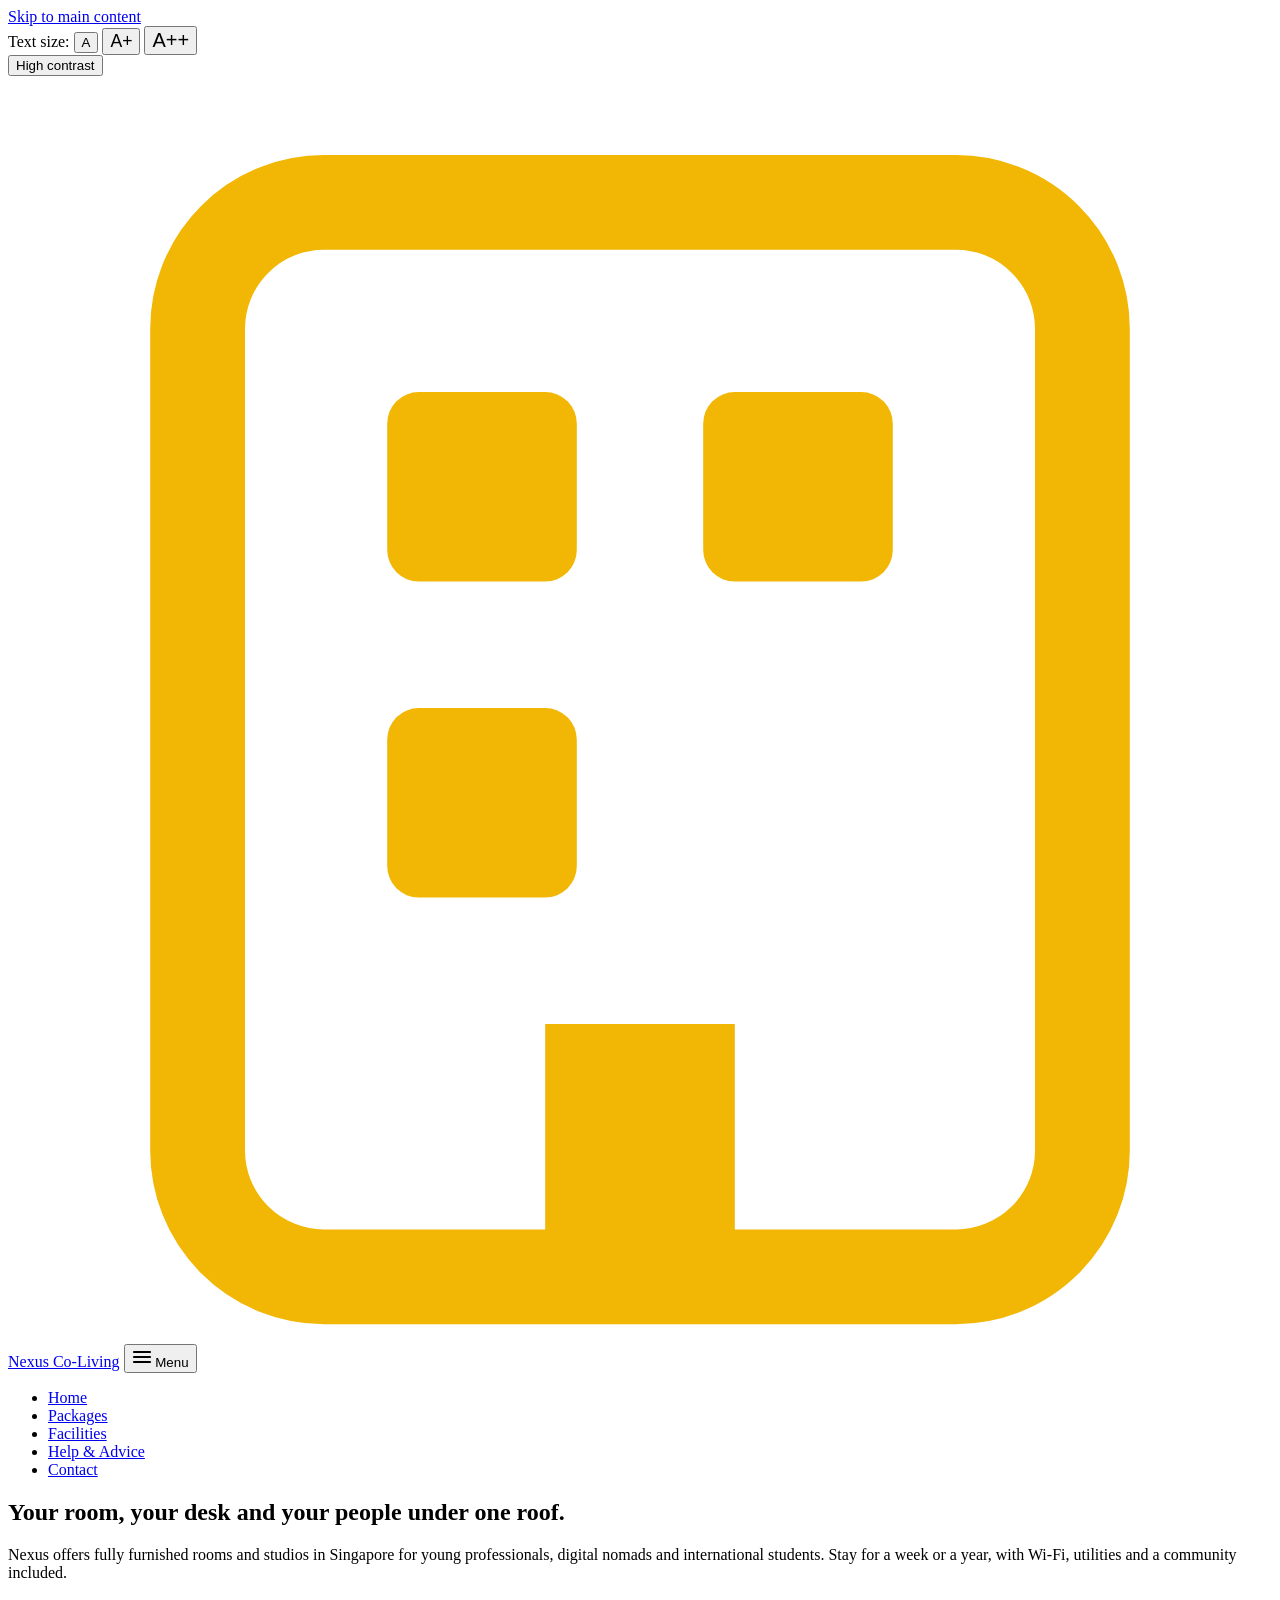
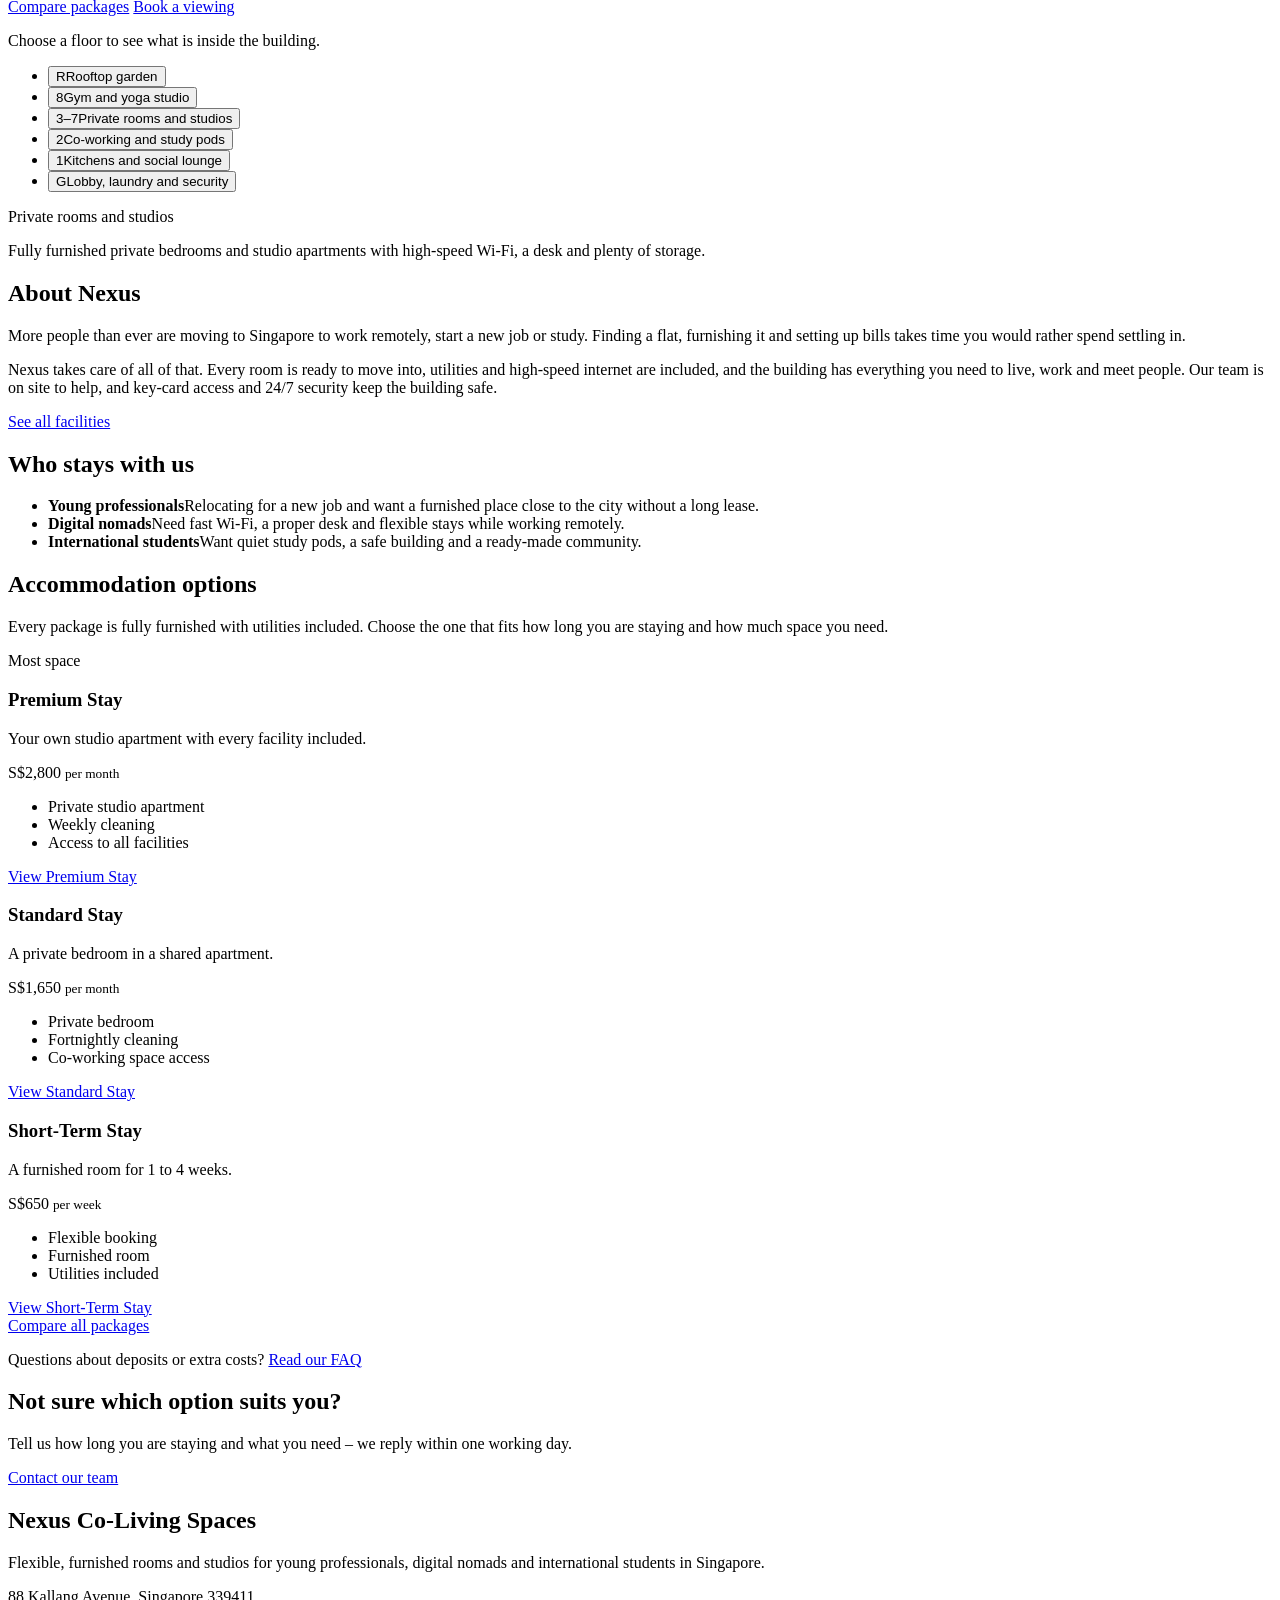
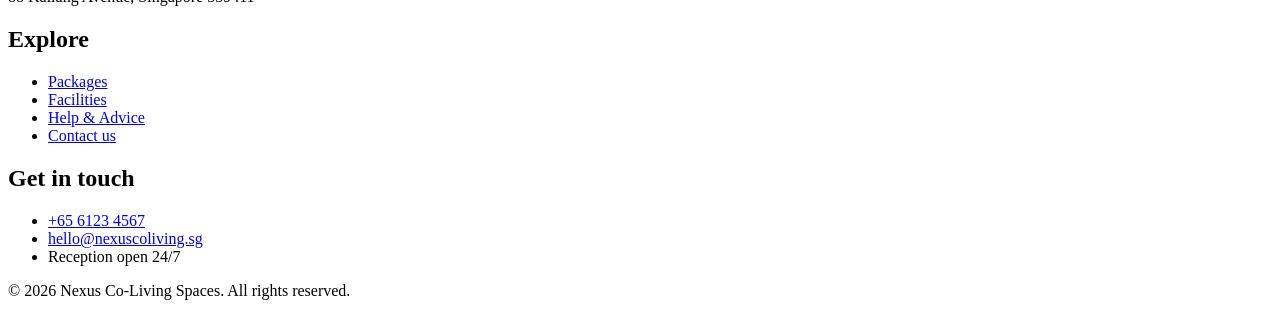
==== final/index.html @ 4883f62b "Add files via upload" ====
<!DOCTYPE html>
<html lang="en-SG">
<head>
  <meta charset="UTF-8">
  <meta name="viewport" content="width=device-width, initial-scale=1.0">
  <title>Nexus Co-Living Spaces | Furnished rooms and studios in Singapore</title>
  <meta name="description" content="Fully furnished private rooms and studio apartments in Singapore with co-working space, a gym, rooftop garden and community events.">
  <!-- Fonts are stored with the website (fonts folder) so no extra connection to Google is needed.
       The two fonts used first are preloaded so text appears quickly. -->
  <link rel="preload" href="fonts/atkinson-hyperlegible-400.woff2" as="font" type="font/woff2" crossorigin>
  <link rel="preload" href="fonts/bricolage-grotesque-800.woff2" as="font" type="font/woff2" crossorigin>
  <link rel="icon" href="favicon.svg" type="image/svg+xml">
  <link rel="stylesheet" href="css/style.css">
</head>
<body>
  <a class="skip-link" href="#main">Skip to main content</a>

  <!-- Accessibility toolbar: text size and high contrast -->
  <div class="a11y-bar" role="region" aria-label="Accessibility settings">
    <div class="container">
      <div class="a11y-group" role="group" aria-label="Text size">
        <span>Text size:</span>
        <button type="button" data-text-size="normal" aria-pressed="true">A</button>
        <button type="button" data-text-size="large" aria-pressed="false" style="font-size:1.1em">A+</button>
        <button type="button" data-text-size="larger" aria-pressed="false" style="font-size:1.25em">A++</button>
      </div>
      <button type="button" id="contrast-toggle" aria-pressed="false">High contrast</button>
    </div>
  </div>

  <header class="site-header">
    <div class="container">
      <a class="logo" href="index.html"><svg viewBox="0 0 40 40" aria-hidden="true" focusable="false"><rect x="6" y="4" width="28" height="34" rx="4" fill="none" stroke="#f2b705" stroke-width="3"/><rect x="12" y="10" width="6" height="6" rx="1" fill="#f2b705"/><rect x="22" y="10" width="6" height="6" rx="1" fill="#f2b705"/><rect x="12" y="20" width="6" height="6" rx="1" fill="#f2b705"/><rect x="22" y="20" width="6" height="6" rx="1" fill="#ffffff"/><rect x="17" y="30" width="6" height="8" fill="#f2b705"/></svg><span>Nexus Co-Living</span></a>
      <button class="nav-toggle" type="button" aria-expanded="false" aria-controls="main-nav">
        <svg width="20" height="20" viewBox="0 0 20 20" aria-hidden="true"><path d="M2 5h16M2 10h16M2 15h16" stroke="currentColor" stroke-width="2.2" stroke-linecap="round"/></svg>
        Menu
      </button>
      <nav id="main-nav" class="main-nav" aria-label="Main">
        <ul>
        <li><a href="index.html" aria-current="page">Home</a></li>
        <li><a href="packages.html">Packages</a></li>
        <li><a href="facilities.html">Facilities</a></li>
        <li><a href="help.html">Help &amp; Advice</a></li>
        <li><a href="contact.html">Contact</a></li>
        </ul>
      </nav>
    </div>
  </header>

  <main id="main">
    <section class="hero">
      <div class="container hero-grid">
        <div>
          <h1>Your room, your desk and your people under one roof.</h1>
          <p>Nexus offers fully furnished rooms and studios in Singapore for young professionals, digital nomads and international students. Stay for a week or a year, with Wi-Fi, utilities and a community included.</p>
          <div class="hero-actions">
            <a class="btn btn--sun" href="packages.html">Compare packages</a>
            <a class="btn btn--ghost" href="contact.html">Book a viewing</a>
          </div>
        </div>

        <!-- Interactive building: choose a floor to see what is on it -->
        <div class="building">
          <p class="building-caption" id="building-caption">Choose a floor to see what is inside the building.</p>
          <div class="roof-plants" aria-hidden="true"><span></span><span></span><span></span><span></span><span></span></div>
          <ul class="tower" aria-labelledby="building-caption">
            <li><button type="button" class="floor-btn" data-floor="roof" aria-pressed="false">
              <span class="floor-level" aria-hidden="true">R</span><span>Rooftop garden</span><span class="floor-windows" aria-hidden="true"><span></span><span></span><span></span><span></span></span>
            </button></li>
            <li><button type="button" class="floor-btn" data-floor="gym" aria-pressed="false">
              <span class="floor-level" aria-hidden="true">8</span><span>Gym and yoga studio</span><span class="floor-windows" aria-hidden="true"><span></span><span></span><span></span><span></span></span>
            </button></li>
            <li><button type="button" class="floor-btn" data-floor="rooms" aria-pressed="true">
              <span class="floor-level" aria-hidden="true">3–7</span><span>Private rooms and studios</span><span class="floor-windows" aria-hidden="true"><span></span><span></span><span></span><span></span></span>
            </button></li>
            <li><button type="button" class="floor-btn" data-floor="work" aria-pressed="false">
              <span class="floor-level" aria-hidden="true">2</span><span>Co-working and study pods</span><span class="floor-windows" aria-hidden="true"><span></span><span></span><span></span><span></span></span>
            </button></li>
            <li><button type="button" class="floor-btn" data-floor="lounge" aria-pressed="false">
              <span class="floor-level" aria-hidden="true">1</span><span>Kitchens and social lounge</span><span class="floor-windows" aria-hidden="true"><span></span><span></span><span></span><span></span></span>
            </button></li>
            <li><button type="button" class="floor-btn" data-floor="lobby" aria-pressed="false">
              <span class="floor-level" aria-hidden="true">G</span><span>Lobby, laundry and security</span><span class="floor-windows" aria-hidden="true"><span></span><span></span><span></span><span></span></span>
            </button></li>
          </ul>
          <div class="floor-info" id="floor-info" aria-live="polite">
            <p class="floor-title">Private rooms and studios</p>
            <p>Fully furnished private bedrooms and studio apartments with high-speed Wi-Fi, a desk and plenty of storage.</p>
          </div>
        </div>
      </div>
    </section>

    <section class="section" aria-labelledby="about-title">
      <div class="container split">
        <div>
          <h2 id="about-title">About Nexus</h2>
          <p class="lead">More people than ever are moving to Singapore to work remotely, start a new job or study. Finding a flat, furnishing it and setting up bills takes time you would rather spend settling in.</p>
          <p>Nexus takes care of all of that. Every room is ready to move into, utilities and high-speed internet are included, and the building has everything you need to live, work and meet people. Our team is on site to help, and key-card access and 24/7 security keep the building safe.</p>
          <a class="btn btn--ghost" href="facilities.html">See all facilities</a>
        </div>
        <div>
          <h2>Who stays with us</h2>
          <ul class="audience-list">
            <li><strong>Young professionals</strong>Relocating for a new job and want a furnished place close to the city without a long lease.</li>
            <li><strong>Digital nomads</strong>Need fast Wi-Fi, a proper desk and flexible stays while working remotely.</li>
            <li><strong>International students</strong>Want quiet study pods, a safe building and a ready-made community.</li>
          </ul>
        </div>
      </div>
    </section>

    <section class="section section--tint" aria-labelledby="packages-title">
      <div class="container">
        <h2 id="packages-title">Accommodation options</h2>
        <p>Every package is fully furnished with utilities included. Choose the one that fits how long you are staying and how much space you need.</p>
        <div class="packages">
          <article class="package package--featured">
            <span class="tag">Most space</span>
            <h3>Premium Stay</h3>
            <p class="best-for">Your own studio apartment with every facility included.</p>
            <p class="price">S$2,800 <small>per month</small></p>
            <ul><li>Private studio apartment</li><li>Weekly cleaning</li><li>Access to all facilities</li></ul>
            <a class="btn" href="packages.html#premium">View Premium Stay</a>
          </article>
          <article class="package">
            <h3>Standard Stay</h3>
            <p class="best-for">A private bedroom in a shared apartment.</p>
            <p class="price">S$1,650 <small>per month</small></p>
            <ul><li>Private bedroom</li><li>Fortnightly cleaning</li><li>Co-working space access</li></ul>
            <a class="btn btn--ghost" href="packages.html#standard">View Standard Stay</a>
          </article>
          <article class="package">
            <h3>Short-Term Stay</h3>
            <p class="best-for">A furnished room for 1 to 4 weeks.</p>
            <p class="price">S$650 <small>per week</small></p>
            <ul><li>Flexible booking</li><li>Furnished room</li><li>Utilities included</li></ul>
            <a class="btn btn--ghost" href="packages.html#short">View Short-Term Stay</a>
          </article>
        </div>
        <div class="after-packages">
          <a class="btn btn--sun" href="packages.html#compare-title">Compare all packages</a>
          <p>Questions about deposits or extra costs? <a href="help.html#faq-title">Read our FAQ</a></p>
        </div>
      </div>
    </section>

    <section class="cta-strip" aria-labelledby="cta-title">
      <div class="container">
        <div>
          <h2 id="cta-title">Not sure which option suits you?</h2>
          <p>Tell us how long you are staying and what you need – we reply within one working day.</p>
        </div>
        <a class="btn" href="contact.html">Contact our team</a>
      </div>
    </section>
  </main>

  <footer class="site-footer">
    <div class="container">
      <div class="footer-grid">
        <div>
          <h2>Nexus Co-Living Spaces</h2>
          <p>Flexible, furnished rooms and studios for young professionals, digital nomads and international students in Singapore.</p>
          <p>88 Kallang Avenue, Singapore 339411</p>
        </div>
        <div>
          <h2>Explore</h2>
          <ul>
            <li><a href="packages.html">Packages</a></li>
            <li><a href="facilities.html">Facilities</a></li>
            <li><a href="help.html">Help &amp; Advice</a></li>
            <li><a href="contact.html">Contact us</a></li>
          </ul>
        </div>
        <div>
          <h2>Get in touch</h2>
          <ul>
            <li><a href="tel:+6561234567">+65 6123 4567</a></li>
            <li><a href="mailto:hello@nexuscoliving.sg">hello@nexuscoliving.sg</a></li>
            <li>Reception open 24/7</li>
          </ul>
        </div>
      </div>
      <div class="footer-bottom">
        <p>&copy; 2026 Nexus Co-Living Spaces. All rights reserved.</p>
      </div>
    </div>
  </footer>

  <script src="js/main.js" defer></script>
</body>
</html>
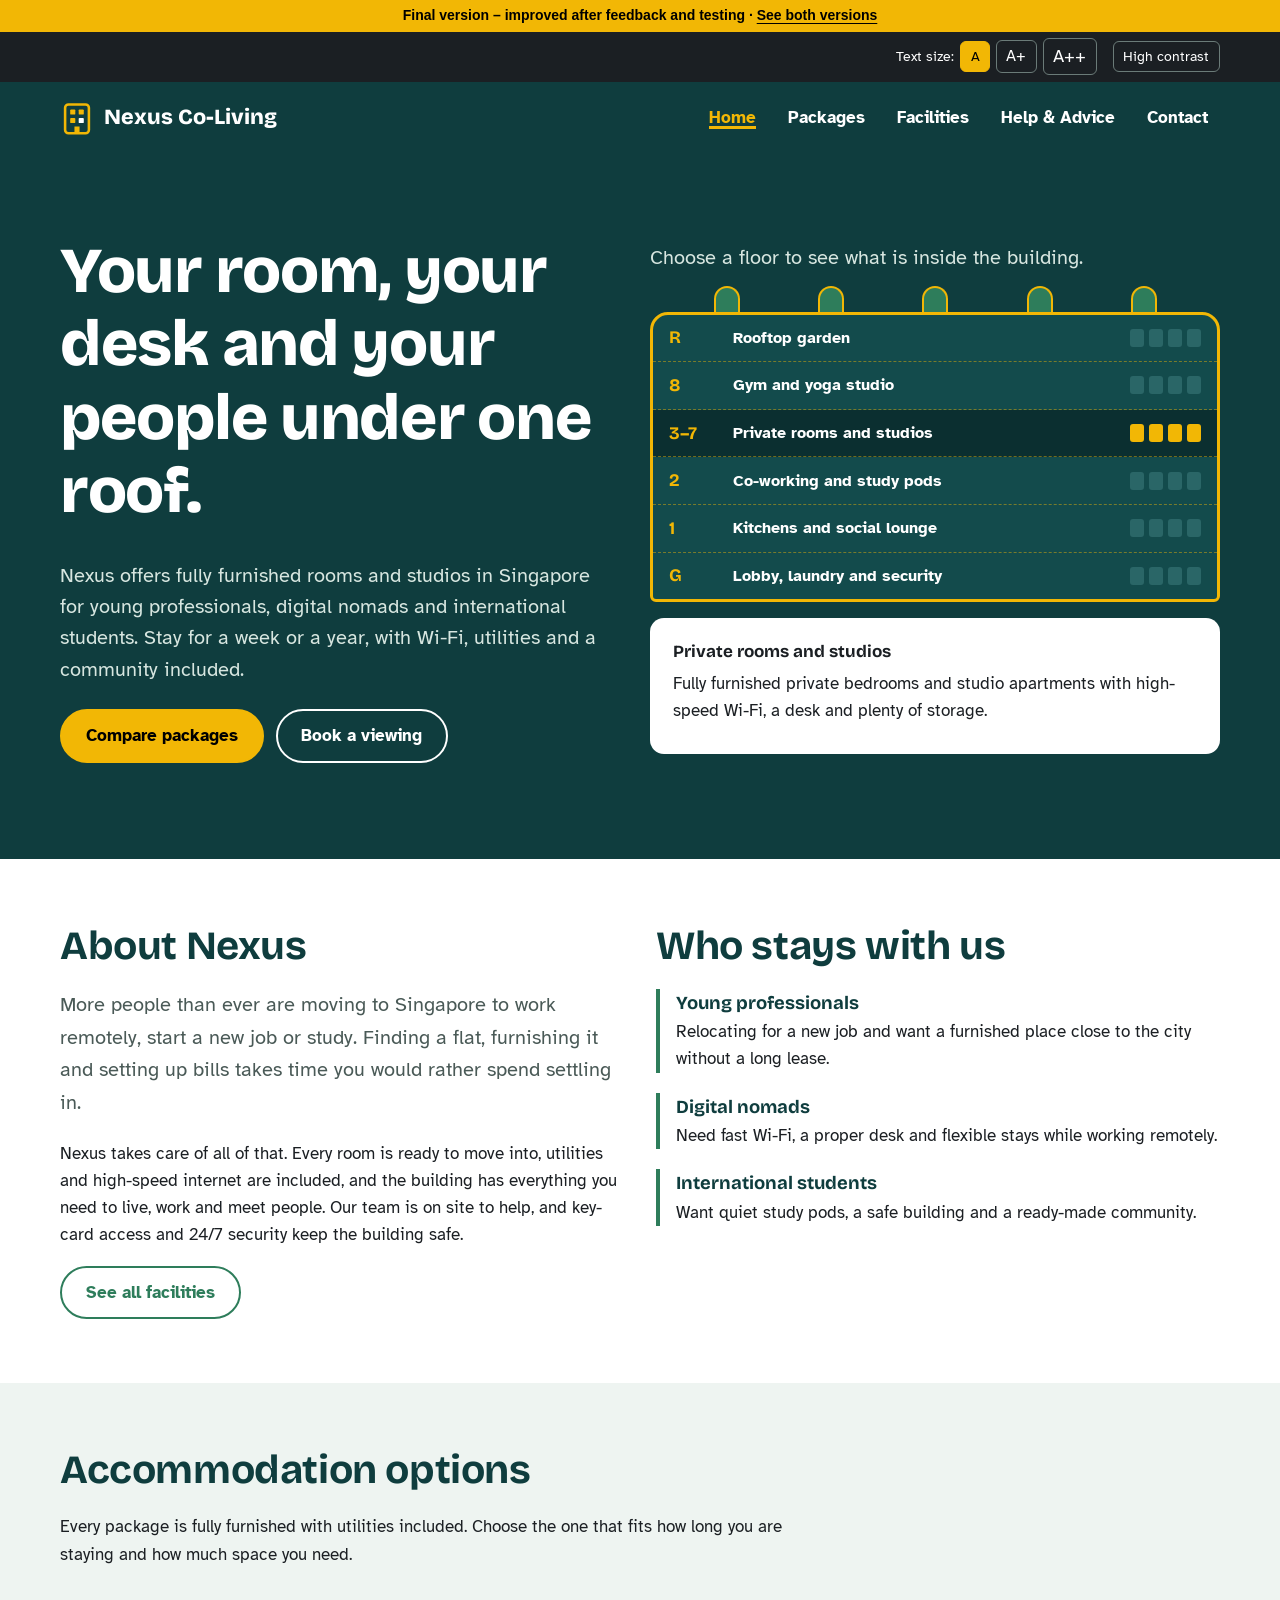
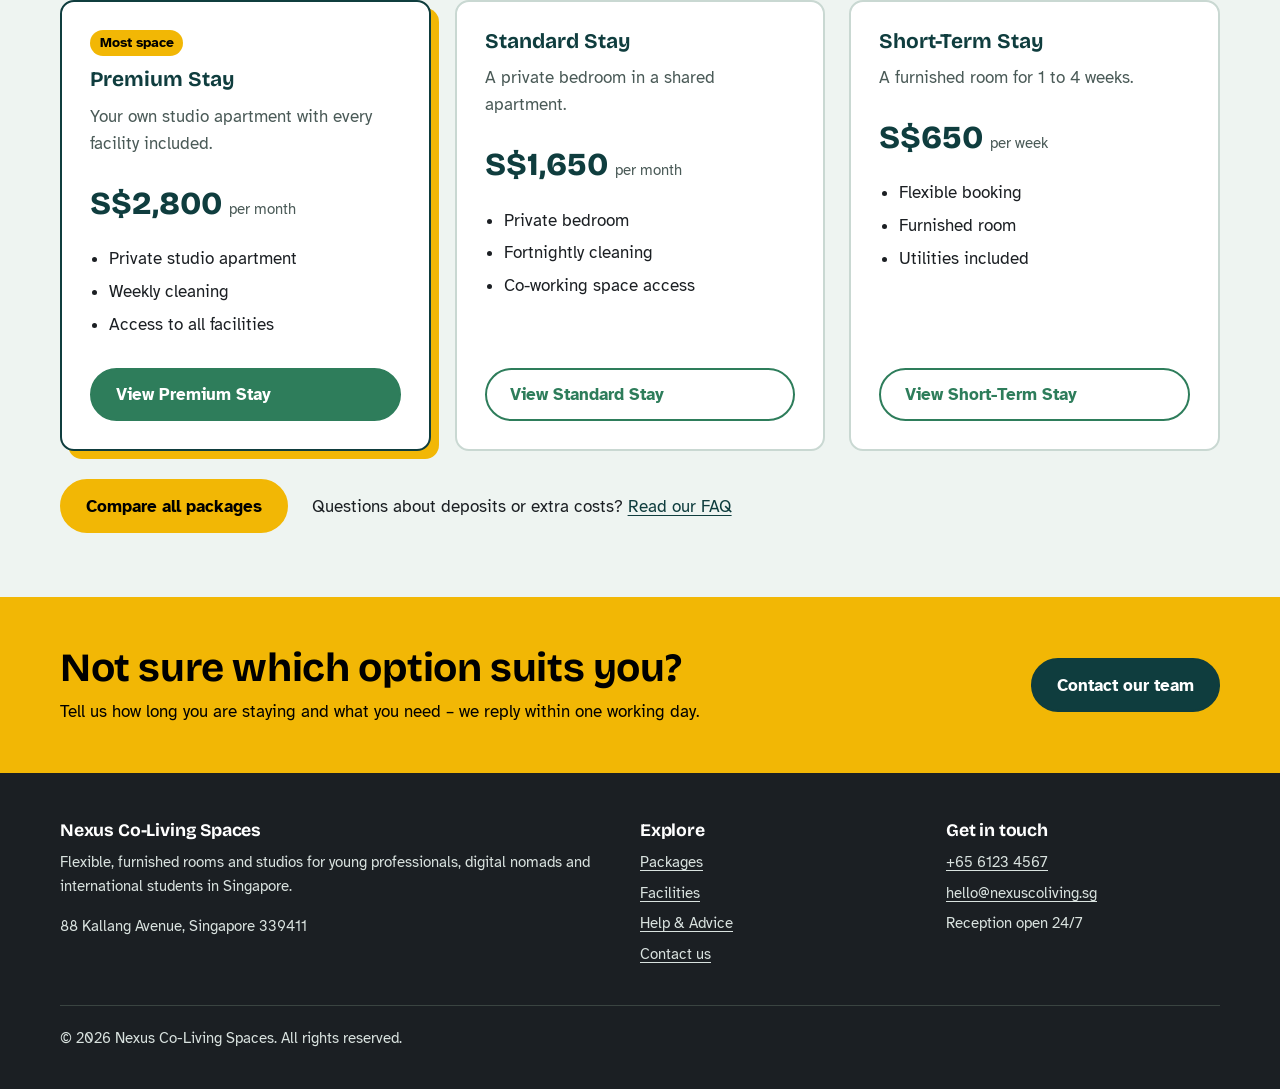
==== commit b5c562f3: "Add files via upload" ====
--- a/final/index.html
+++ b/final/index.html
@@ -14,6 +14,8 @@
 </head>
 <body>
   <a class="skip-link" href="#main">Skip to main content</a>
+  <!-- Version label (GitHub copy only) -->
+  <div class="version-label" style="background:#f2b705;color:#000000;text-align:center;padding:6px 12px;font:700 14px/1.4 Arial,sans-serif">Final version – improved after feedback and testing · <a href="../index.html" style="color:#000000;text-decoration:underline">See both versions</a></div>
 
   <!-- Accessibility toolbar: text size and high contrast -->
   <div class="a11y-bar" role="region" aria-label="Accessibility settings">
--- a/final/css/style.css
+++ b/final/css/style.css
@@ -0,0 +1,400 @@
+/* =========================================================
+   Nexus Co-Living Spaces – main stylesheet
+   Layout: mobile-first, then wider screens use media queries
+   ========================================================= */
+
+/* ---------- 0. Fonts (stored in the fonts folder, so no request to Google) ---------- */
+@font-face { font-family: "Atkinson Hyperlegible"; src: url("../fonts/atkinson-hyperlegible-400.woff2") format("woff2"); font-weight: 400; font-display: swap; }
+@font-face { font-family: "Atkinson Hyperlegible"; src: url("../fonts/atkinson-hyperlegible-700.woff2") format("woff2"); font-weight: 700; font-display: swap; }
+@font-face { font-family: "Bricolage Grotesque"; src: url("../fonts/bricolage-grotesque-700.woff2") format("woff2"); font-weight: 700; font-display: swap; }
+@font-face { font-family: "Bricolage Grotesque"; src: url("../fonts/bricolage-grotesque-800.woff2") format("woff2"); font-weight: 800; font-display: swap; }
+
+/* ---------- 1. Colour and type variables ---------- */
+:root {
+  --palm: #0f3d3e;        /* deep green – header, footer, headings */
+  --leaf: #2e7d5b;        /* mid green – links, buttons */
+  --sun: #f2b705;         /* yellow – highlights on dark backgrounds only */
+  --mist: #eef4f1;        /* very light green – section backgrounds */
+  --white: #ffffff;
+  --ink: #1b1f23;         /* body text */
+  --muted: #4a5a57;       /* secondary text (passes 4.5:1 on white) */
+  --line: #c9d8d2;        /* borders */
+  --error: #b42318;
+
+  --font-head: "Bricolage Grotesque", "Segoe UI", sans-serif;
+  --font-body: "Atkinson Hyperlegible", "Segoe UI", Arial, sans-serif;
+
+  --base-size: 1.0625rem; /* 17px body text */
+  --radius: 14px;
+  --max: 1160px;
+}
+
+/* High contrast mode (turned on by the accessibility toolbar) */
+body.high-contrast {
+  --palm: #000000;
+  --leaf: #0039a6;
+  --sun: #ffff00;
+  --mist: #ffffff;
+  --ink: #000000;
+  --muted: #000000;
+  --line: #000000;
+}
+body.high-contrast a { text-decoration: underline; }
+
+/* ---------- 2. Base styles ---------- */
+*, *::before, *::after { box-sizing: border-box; }
+
+html { scroll-behavior: smooth; }
+
+/* Stop the sticky header covering things we scroll to */
+[id] { scroll-margin-top: 96px; }
+
+body {
+  margin: 0;
+  font-family: var(--font-body);
+  font-size: var(--base-size);
+  line-height: 1.6;
+  color: var(--ink);
+  background: var(--white);
+}
+
+img, svg { max-width: 100%; display: block; }
+
+h1, h2, h3 {
+  font-family: var(--font-head);
+  color: var(--palm);
+  line-height: 1.15;
+  margin: 0 0 0.5em;
+}
+h1 { font-size: clamp(2.2rem, 6vw, 4rem); font-weight: 800; letter-spacing: -0.02em; }
+h2 { font-size: clamp(1.7rem, 3.6vw, 2.5rem); font-weight: 700; letter-spacing: -0.01em; }
+h3 { font-size: 1.3rem; font-weight: 700; }
+
+p { margin: 0 0 1em; max-width: 68ch; }
+
+a { color: var(--leaf); text-underline-offset: 3px; }
+a:hover { color: var(--palm); }
+
+/* Clear keyboard focus on every interactive element */
+:focus-visible {
+  outline: 3px solid var(--sun);
+  outline-offset: 3px;
+  box-shadow: 0 0 0 6px var(--palm);
+  border-radius: 4px;
+}
+
+.container { width: min(100% - 2rem, var(--max)); margin-inline: auto; }
+
+.section { padding: 4rem 0; }
+.section--tint { background: var(--mist); }
+/* Links on the tinted background use the darker green so they pass 4.5:1 contrast (found in testing) */
+.section--tint a:not(.btn) { color: var(--palm); }
+
+.lead { font-size: 1.2em; color: var(--muted); }
+
+/* Hidden but still read by screen readers */
+.visually-hidden {
+  position: absolute; width: 1px; height: 1px; overflow: hidden;
+  clip: rect(0 0 0 0); white-space: nowrap;
+}
+
+/* Skip link – appears when a keyboard user presses Tab */
+.skip-link {
+  position: absolute; left: 1rem; top: -100px; z-index: 100;
+  background: var(--sun); color: #000; padding: 0.75rem 1rem;
+  font-weight: 700; border-radius: 8px;
+}
+.skip-link:focus { top: 1rem; }
+
+/* ---------- 3. Buttons ---------- */
+.btn {
+  display: inline-block;
+  font: 700 1em var(--font-body);
+  padding: 0.85em 1.4em;
+  border-radius: 999px;
+  border: 2px solid var(--leaf);
+  background: var(--leaf);
+  color: var(--white);
+  text-decoration: none;
+  cursor: pointer;
+}
+.btn:hover { background: var(--palm); border-color: var(--palm); color: var(--white); }
+.btn--ghost { background: transparent; color: var(--leaf); }
+.btn--ghost:hover { background: var(--leaf); color: var(--white); }
+.btn--sun { background: var(--sun); border-color: var(--sun); color: #000; }
+.btn--sun:hover { background: #ffd23f; border-color: #ffd23f; color: #000; }
+
+/* ---------- 4. Accessibility toolbar ---------- */
+.a11y-bar { background: var(--ink); color: var(--white); font-size: 0.9rem; }
+.a11y-bar .container {
+  display: flex; flex-wrap: wrap; gap: 0.5rem 1rem;
+  align-items: center; justify-content: flex-end; padding: 0.4rem 0;
+}
+.a11y-bar button {
+  font: inherit; color: var(--white); background: transparent;
+  border: 1px solid #6b7b78; border-radius: 6px; padding: 0.2rem 0.6rem; cursor: pointer;
+}
+.a11y-bar button[aria-pressed="true"] { background: var(--sun); color: #000; border-color: var(--sun); }
+.a11y-group { display: flex; gap: 0.35rem; align-items: center; }
+
+/* ---------- 5. Header and navigation ---------- */
+.site-header { background: var(--palm); color: var(--white); position: sticky; top: 0; z-index: 50; }
+.site-header .container { display: flex; align-items: center; justify-content: space-between; min-height: 72px; }
+
+.logo {
+  display: flex; align-items: center; gap: 0.6rem;
+  color: var(--white); text-decoration: none;
+  font-family: var(--font-head); font-weight: 800; font-size: 1.35rem;
+}
+.logo:hover { color: var(--sun); }
+.logo svg { width: 34px; height: 34px; }
+
+.nav-toggle {
+  display: inline-flex; align-items: center; gap: 0.5rem;
+  background: transparent; color: var(--white); border: 2px solid var(--white);
+  border-radius: 8px; padding: 0.45rem 0.8rem; font: 700 1rem var(--font-body); cursor: pointer;
+}
+
+.main-nav { display: none; }
+.main-nav.open {
+  display: block; position: absolute; left: 0; right: 0; top: 100%;
+  background: var(--palm); border-top: 1px solid rgba(255,255,255,.2);
+}
+.main-nav ul { list-style: none; margin: 0; padding: 0.5rem 1rem 1rem; }
+.main-nav a {
+  display: block; padding: 0.75rem 0.5rem; color: var(--white);
+  text-decoration: none; font-weight: 700;
+}
+.main-nav a:hover { color: var(--sun); }
+.main-nav a[aria-current="page"] { color: var(--sun); text-decoration: underline; text-decoration-thickness: 3px; }
+
+/* Very small phones (320–374px): stop the logo and toolbar wrapping (found in device testing) */
+@media (max-width: 374px) {
+  .logo { font-size: 1.1rem; gap: 0.4rem; white-space: nowrap; }
+  .logo svg { width: 28px; height: 28px; }
+  .nav-toggle { padding: 0.4rem 0.6rem; }
+  .a11y-bar .container { justify-content: center; gap: 0.4rem; }
+  .a11y-bar button { padding: 0.15rem 0.45rem; }
+  .a11y-group span { display: none; }
+}
+
+/* Desktop navigation */
+@media (min-width: 860px) {
+  .nav-toggle { display: none; }
+  .main-nav, .main-nav.open { display: block; position: static; border: 0; }
+  .main-nav ul { display: flex; gap: 0.5rem; padding: 0; }
+  .main-nav a { padding: 0.5rem 0.75rem; }
+}
+
+/* ---------- 6. Home page hero with the building ---------- */
+.hero { background: var(--palm); color: var(--white); padding: 3rem 0 4rem; overflow: hidden; }
+.hero h1 { color: var(--white); }
+.hero p { color: #d7e6e0; font-size: 1.15em; }
+.hero-grid { display: grid; gap: 3rem; align-items: center; }
+.hero-actions { display: flex; flex-wrap: wrap; gap: 0.75rem; margin-top: 1.5rem; }
+.hero .btn--ghost { color: var(--white); border-color: var(--white); }
+.hero .btn--ghost:hover { background: var(--white); color: var(--palm); }
+
+@media (min-width: 900px) {
+  .hero-grid { grid-template-columns: 1fr 1.05fr; }
+  .hero { padding: 5rem 0 6rem; }
+}
+
+/* The building: each floor is a button. Users pick a floor to see what is on it. */
+.building { position: relative; }
+.building-caption { font-size: 0.95rem; color: #b9d2c9; margin-bottom: 0.75rem; }
+
+.tower {
+  list-style: none; margin: 0; padding: 0;
+  border: 3px solid var(--sun); border-radius: 18px 18px 6px 6px;
+  background: #134b4c; overflow: hidden;
+}
+.floor-btn {
+  width: 100%; display: grid; grid-template-columns: 3.2rem 1fr auto; align-items: center; gap: 0.75rem;
+  padding: 0.8rem 1rem; text-align: left;
+  font: 700 1rem var(--font-body); color: var(--white);
+  background: transparent; border: 0; border-bottom: 1px dashed rgba(242,183,5,.45); cursor: pointer;
+}
+.tower li:last-child .floor-btn { border-bottom: 0; }
+.floor-level { font-family: var(--font-head); font-size: 1.1rem; color: var(--sun); }
+.floor-windows { display: flex; gap: 5px; }
+.floor-windows span { width: 14px; height: 18px; border-radius: 3px; background: #2a6667; }
+.floor-btn:hover .floor-windows span,
+.floor-btn[aria-pressed="true"] .floor-windows span { background: var(--sun); }
+.floor-btn[aria-pressed="true"] { background: #0b2f30; }
+
+.floor-info {
+  margin-top: 1rem; background: var(--white); color: var(--ink);
+  border-radius: var(--radius); padding: 1.25rem 1.4rem; min-height: 8.5rem;
+}
+.floor-title { font-family: var(--font-head); font-weight: 700; font-size: 1.3rem; color: var(--palm); margin: 0 0 0.3rem !important; }
+.hero .floor-info p { margin: 0; color: var(--ink); font-size: 1em; }
+
+.roof-plants { display: flex; justify-content: space-around; padding: 0 1.5rem; height: 26px; }
+.roof-plants span {
+  width: 26px; height: 26px; background: var(--leaf); border-radius: 50% 50% 0 0;
+  border: 2px solid var(--sun); border-bottom: 0;
+}
+
+/* ---------- 7. Generic grids and content blocks ---------- */
+.split { display: grid; gap: 2rem; }
+@media (min-width: 860px) { .split { grid-template-columns: 1fr 1fr; align-items: start; } }
+
+.audience-list { list-style: none; padding: 0; margin: 0; display: grid; gap: 1.25rem; }
+.audience-list li { border-left: 4px solid var(--leaf); padding-left: 1rem; }
+.audience-list strong { display: block; font-family: var(--font-head); font-size: 1.15rem; color: var(--palm); }
+
+/* ---------- 8. Package cards ---------- */
+.packages { display: grid; gap: 1.5rem; margin-top: 2rem; }
+@media (min-width: 760px) { .packages { grid-template-columns: repeat(3, 1fr); } }
+
+.package {
+  display: flex; flex-direction: column;
+  background: var(--white); border: 2px solid var(--line); border-radius: var(--radius);
+  padding: 1.75rem;
+}
+.package--featured { border-color: var(--palm); box-shadow: 8px 8px 0 var(--sun); }
+.package .tag {
+  align-self: flex-start; background: var(--sun); color: #000;
+  font-weight: 700; font-size: 0.85rem; padding: 0.15rem 0.6rem; border-radius: 999px; margin-bottom: 0.75rem;
+}
+.package .price { font-family: var(--font-head); font-size: 2rem; font-weight: 800; color: var(--palm); margin: 0.25rem 0 0; }
+.package .price small { font-family: var(--font-body); font-size: 0.95rem; font-weight: 400; color: var(--muted); }
+.package .best-for { color: var(--muted); }
+.package .cost-note { font-size: 0.92em; color: var(--muted); margin: 0.2rem 0 0; }
+
+/* Links shown under the package cards (added after user feedback) */
+.after-packages { display: flex; flex-wrap: wrap; gap: 0.75rem 1.5rem; align-items: center; margin-top: 1.75rem; max-width: none; }
+.after-packages p { margin: 0; }
+.package ul { padding-left: 1.2rem; margin: 1rem 0 1.5rem; flex-grow: 1; }
+.package li { margin-bottom: 0.35rem; }
+
+.custom-package {
+  margin-top: 2rem; padding: 2rem; border-radius: var(--radius);
+  background: var(--palm); color: var(--white);
+  display: grid; gap: 1rem; align-items: center;
+}
+.custom-package h3 { color: var(--sun); }
+.custom-package p { color: #d7e6e0; margin: 0; }
+@media (min-width: 760px) { .custom-package { grid-template-columns: 1fr auto; } }
+
+/* Comparison table – scrolls sideways on small phones */
+.table-wrap { overflow-x: auto; margin-top: 2rem; border: 2px solid var(--line); border-radius: var(--radius); }
+table { border-collapse: collapse; width: 100%; min-width: 600px; background: var(--white); }
+caption { text-align: left; padding: 1rem; font-weight: 700; color: var(--palm); }
+th, td { padding: 0.8rem 1rem; text-align: left; border-top: 1px solid var(--line); }
+thead th { background: var(--palm); color: var(--white); }
+tbody th { font-weight: 700; }
+td.yes::before { content: "✓ "; color: var(--leaf); font-weight: 700; }
+td.no { color: var(--muted); }
+
+/* ---------- 9. Package finder (help and advice) ---------- */
+.finder { background: var(--white); border: 2px solid var(--palm); border-radius: var(--radius); padding: 1.75rem; }
+.finder fieldset { border: 0; padding: 0; margin: 0 0 1.25rem; }
+.finder legend { font-weight: 700; margin-bottom: 0.5rem; font-size: 1.05em; }
+.choice { display: flex; align-items: center; gap: 0.6rem; padding: 0.35rem 0; }
+.choice input { width: 1.25rem; height: 1.25rem; accent-color: var(--leaf); }
+.finder-result {
+  margin-top: 1.25rem; padding: 1.25rem; border-radius: 10px; background: var(--mist);
+  border-left: 6px solid var(--sun);
+}
+.finder-result:empty { display: none; }
+
+/* ---------- 10. Facilities ---------- */
+.facility-groups { display: grid; gap: 2.5rem; }
+.facility-list { list-style: none; padding: 0; margin: 1rem 0 0; display: grid; gap: 1rem; }
+@media (min-width: 640px) { .facility-list { grid-template-columns: repeat(2, 1fr); } }
+@media (min-width: 980px) { .facility-list { grid-template-columns: repeat(3, 1fr); } }
+.facility {
+  display: grid; grid-template-columns: 48px 1fr; gap: 0.9rem; align-items: start;
+  padding: 1.1rem; background: var(--white); border-radius: 10px; border: 1px solid var(--line);
+}
+.facility svg { width: 48px; height: 48px; color: var(--leaf); }
+.facility h3 { font-size: 1.1rem; margin-bottom: 0.2rem; }
+.facility p { margin: 0; color: var(--muted); font-size: 0.97em; }
+
+.events { list-style: none; padding: 0; margin: 1rem 0 0; }
+.events li { display: grid; grid-template-columns: 7.5rem 1fr; gap: 1rem; padding: 0.9rem 0; border-top: 1px solid var(--line); }
+.events strong { color: var(--palm); }
+
+/* ---------- 11. Help page – FAQ accordion ---------- */
+.faq details { border-bottom: 1px solid var(--line); padding: 0.25rem 0; }
+.faq summary {
+  cursor: pointer; font-weight: 700; padding: 0.9rem 2rem 0.9rem 0; list-style: none; position: relative;
+  color: var(--palm);
+}
+.faq summary::-webkit-details-marker { display: none; }
+.faq summary::after {
+  content: "+"; position: absolute; right: 0.25rem; top: 0.65rem;
+  font-size: 1.5rem; color: var(--leaf);
+}
+.faq details[open] summary::after { content: "–"; }
+.faq details p { color: var(--ink); }
+
+.tips { counter-reset: tip; list-style: none; padding: 0; margin: 0; }
+.tips li { counter-increment: tip; position: relative; padding: 0 0 1.25rem 3rem; }
+.tips li::before {
+  content: counter(tip); position: absolute; left: 0; top: 0;
+  width: 2rem; height: 2rem; border-radius: 50%; background: var(--sun); color: #000;
+  font-weight: 700; display: grid; place-items: center;
+}
+
+/* ---------- 12. Contact form ---------- */
+.form { display: grid; gap: 1.1rem; }
+.form-row { display: grid; gap: 1.1rem; }
+@media (min-width: 640px) { .form-row { grid-template-columns: 1fr 1fr; } }
+.field label { display: block; font-weight: 700; margin-bottom: 0.3rem; }
+.field .hint { display: block; font-size: 0.9em; color: var(--muted); margin-bottom: 0.3rem; }
+.field input, .field select, .field textarea {
+  width: 100%; font: inherit; padding: 0.75rem 0.85rem;
+  border: 2px solid #7a8d88; border-radius: 8px; background: var(--white); color: var(--ink);
+}
+.field textarea { min-height: 150px; resize: vertical; }
+.field input[aria-invalid="true"], .field select[aria-invalid="true"], .field textarea[aria-invalid="true"] {
+  border-color: var(--error);
+}
+.error-msg { color: var(--error); font-weight: 700; font-size: 0.95em; margin-top: 0.3rem; }
+.error-msg:empty { display: none; }
+.required { color: var(--error); }
+
+.form-summary {
+  border: 3px solid var(--error); border-radius: 10px; padding: 1rem 1.25rem; background: #fff5f4;
+}
+.form-summary ul { margin: 0.5rem 0 0; }
+.form-success {
+  border: 3px solid var(--leaf); border-radius: 10px; padding: 1.25rem; background: var(--mist);
+}
+
+.contact-details { list-style: none; padding: 0; margin: 0; }
+.contact-details li { padding: 0.8rem 0; border-top: 1px solid var(--line); }
+.contact-details strong { display: block; color: var(--palm); }
+
+/* ---------- 13. Page banner (inner pages) ---------- */
+.page-banner { background: var(--palm); color: var(--white); padding: 3rem 0; }
+.page-banner h1 { color: var(--white); font-size: clamp(2rem, 5vw, 3.2rem); }
+.page-banner p { color: #d7e6e0; font-size: 1.15em; margin: 0; }
+
+/* ---------- 14. Call to action strip ---------- */
+.cta-strip { background: var(--sun); padding: 3rem 0; }
+.cta-strip .container { display: flex; flex-wrap: wrap; gap: 1.5rem; align-items: center; justify-content: space-between; }
+.cta-strip h2 { margin: 0; color: #000; }
+.cta-strip p { margin: 0.4rem 0 0; color: #000; }
+.cta-strip .btn { background: var(--palm); border-color: var(--palm); }
+.cta-strip .btn:hover { background: #000; border-color: #000; }
+
+/* ---------- 15. Footer ---------- */
+.site-footer { background: var(--ink); color: #d9e2df; padding: 3rem 0 1.5rem; font-size: 0.95rem; }
+.footer-grid { display: grid; gap: 2rem; }
+@media (min-width: 760px) { .footer-grid { grid-template-columns: 2fr 1fr 1fr; } }
+.site-footer h2 { color: var(--white); font-size: 1.1rem; }
+.site-footer ul { list-style: none; padding: 0; margin: 0; }
+.site-footer li { margin-bottom: 0.4rem; }
+.site-footer a { color: #d9e2df; }
+.site-footer a:hover { color: var(--sun); }
+.footer-bottom { border-top: 1px solid #3a4441; margin-top: 2rem; padding-top: 1.25rem; }
+
+/* ---------- 16. Respect users who turn off animation ---------- */
+@media (prefers-reduced-motion: reduce) {
+  html { scroll-behavior: auto; }
+  *, *::before, *::after { transition: none !important; animation: none !important; }
+}
